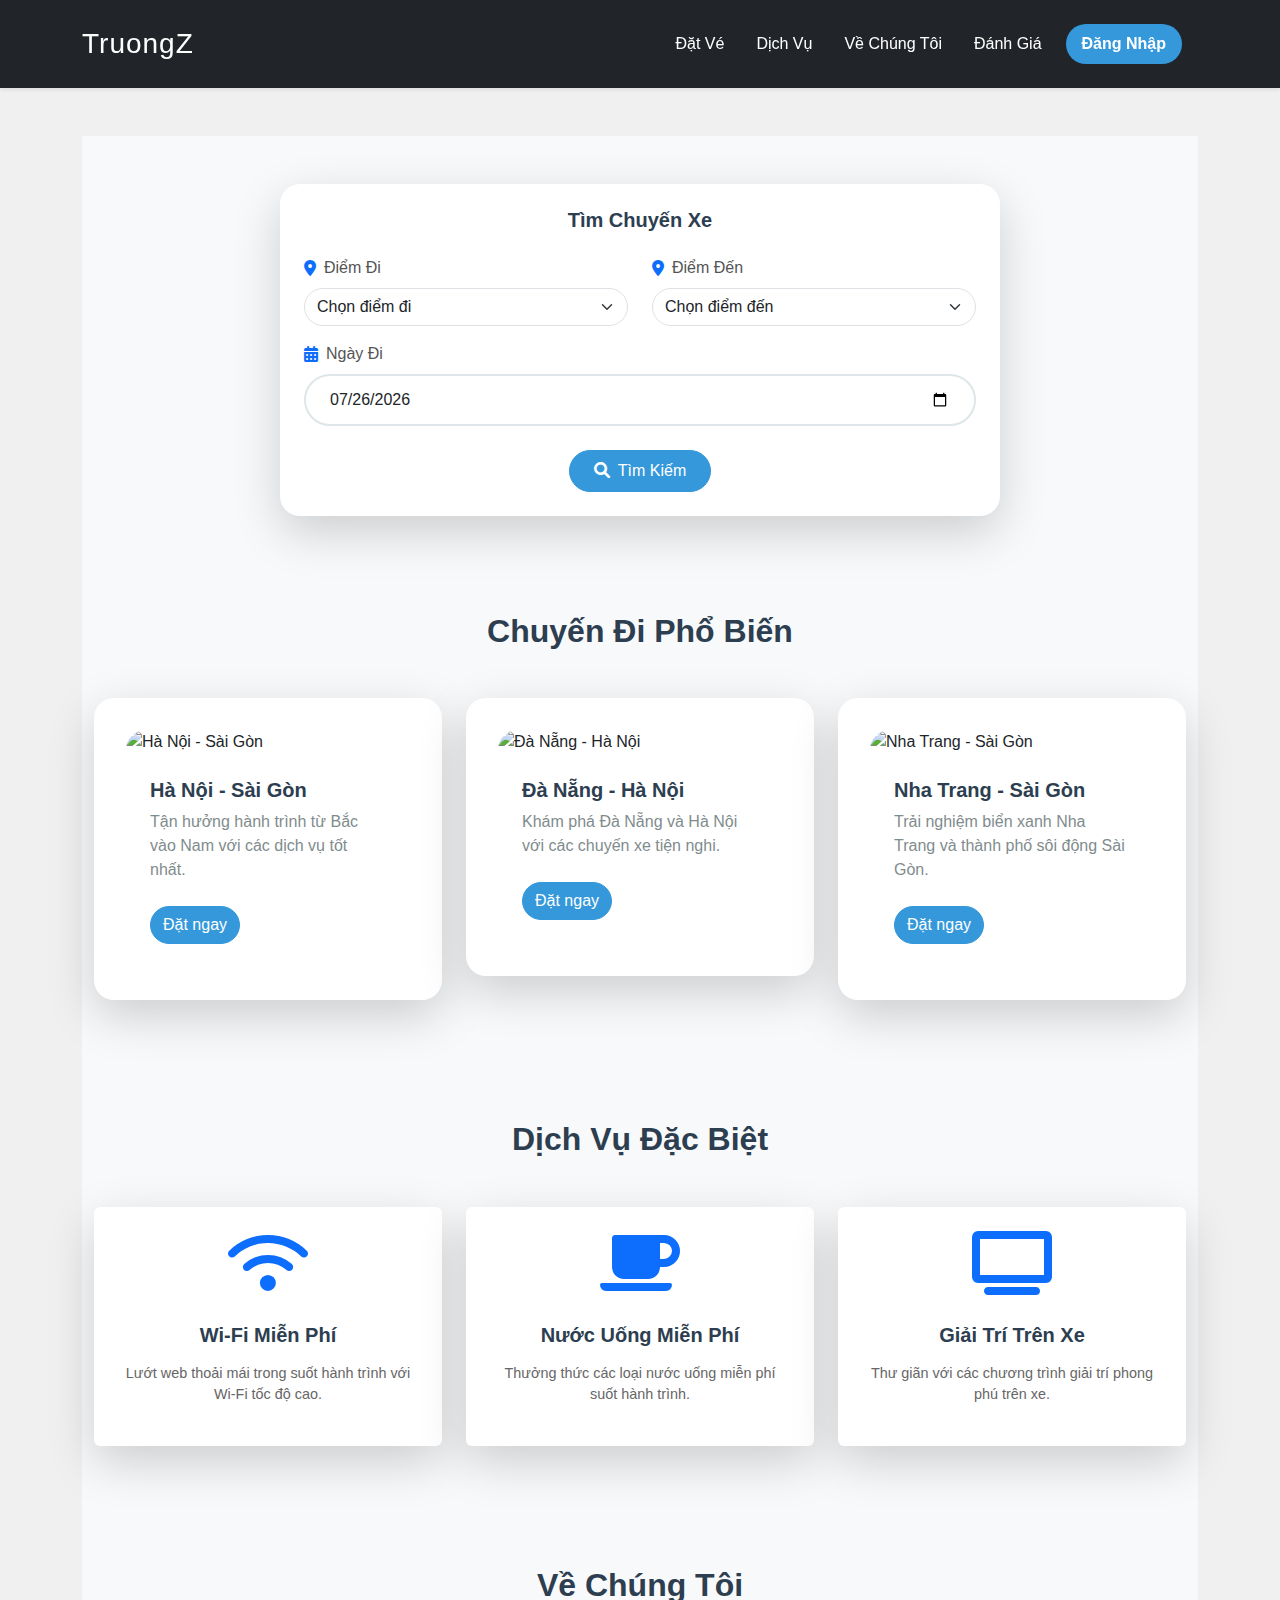
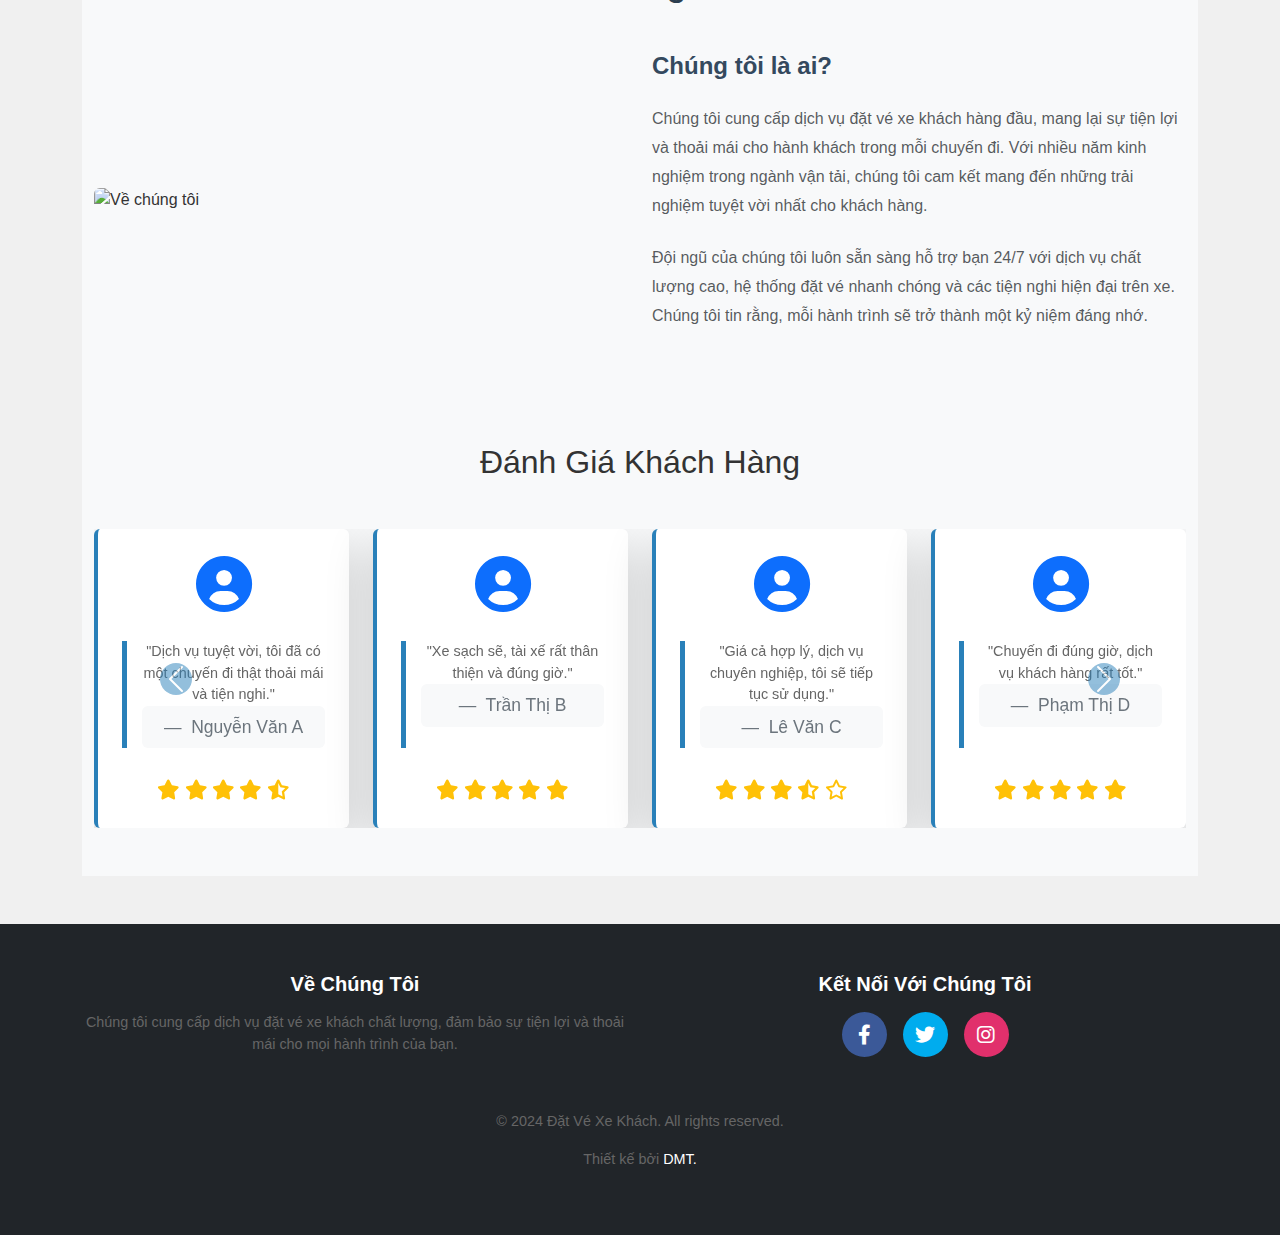
==== FE/index.html @ f9c71dd6 "update" ====
<!DOCTYPE html>
<html lang="vi">
  <head>
    <meta charset="UTF-8" />
    <meta name="viewport" content="width=device-width, initial-scale=1.0" />
    <title>Đặt Vé Xe Khách</title>
    <link
      href="https://cdn.jsdelivr.net/npm/bootstrap@5.3.0/dist/css/bootstrap.min.css"
      rel="stylesheet"
    />
    <link
      href="https://cdnjs.cloudflare.com/ajax/libs/font-awesome/6.0.0-beta3/css/all.min.css"
      rel="stylesheet"
    />
    <link rel="stylesheet" href="./index.css" />
  </head>
  <body>
    <!-- Header -->
    <header class="bg-dark text-white py-3 shadow-sm">
      <div class="container d-flex justify-content-between align-items-center">
        <h1 class="h3 mb-0">TruongZ</h1>
        <nav class="navbar navbar-expand-lg">
          <button
            class="navbar-toggler text-white"
            type="button"
            data-bs-toggle="collapse"
            data-bs-target="#navbarNav"
            aria-controls="navbarNav"
            aria-expanded="false"
            aria-label="Toggle navigation"
          >
            <span class="navbar-toggler-icon"></span>
          </button>
          <div class="collapse navbar-collapse" id="navbarNav">
            <ul class="navbar-nav ms-auto">
              <li class="nav-item">
                <a class="nav-link" href="#search-trip">Đặt Vé</a>
                <!-- Liên kết đến section "Tìm Chuyến Xe" -->
              </li>
              <li class="nav-item">
                <a class="nav-link" href="#special-services">Dịch Vụ</a>
                <!-- Liên kết đến section "Dịch Vụ Đặc Biệt" -->
              </li>
              <li class="nav-item">
                <a class="nav-link" href="#about-us">Về Chúng Tôi</a>
                <!-- Liên kết đến section "Về Chúng Tôi" -->
              </li>
              <li class="nav-item">
                <a class="nav-link" href="#customer-reviews">Đánh Giá</a>
                <!-- Liên kết đến section "Đánh Giá Khách Hàng" -->
              </li>
              <li class="nav-item">
                <a
                  class="nav-link btn btn-primary text-white login-btn"
                  href="#"
                  data-bs-toggle="modal"
                  data-bs-target="#loginRegisterModal"
                  >Đăng Nhập</a
                >
                <ul class="dropdown-menu" aria-labelledby="userDropdown">
                  <li><a class="dropdown-item" href="/logout">Đăng Xuất</a></li>
                </ul>

                <!-- Nút Đăng Nhập mở modal -->
              </li>
            </ul>
          </div>
        </nav>
      </div>
    </header>

    <!-- Main Content -->
    <main class="container my-5">
      <!-- Section: Tìm Chuyến Xe -->
      <section id="search-trip" class="search-trip-section py-5">
        <div class="container">
          <div class="row justify-content-center">
            <div class="col-md-8">
              <div class="card border-0 shadow-lg p-4">
                <h4 class="card-title text-center mb-4">Tìm Chuyến Xe</h4>
                <form id="searchForm">
                  <div class="row mb-3">
                    <div class="col-md-6 mb-3 mb-md-0">
                      <label for="from" class="form-label">
                        <i class="fas fa-map-marker-alt me-2 text-primary"></i
                        >Điểm Đi
                      </label>
                      <select
                        class="form-select rounded-pill"
                        id="from"
                        required
                      >
                        <option value="" disabled selected>Chọn điểm đi</option>
                        <option value="Hà Nội">Hà Nội</option>
                        <option value="Sài Gòn">Sài Gòn</option>
                        <option value="Đà Nẵng">Đà Nẵng</option>
                        <!-- Thêm các tỉnh thành khác -->
                      </select>
                    </div>
                    <div class="col-md-6">
                      <label for="to" class="form-label">
                        <i class="fas fa-map-marker-alt me-2 text-primary"></i
                        >Điểm Đến
                      </label>
                      <select class="form-select rounded-pill" id="to" required>
                        <option value="" disabled selected>
                          Chọn điểm đến
                        </option>
                        <option value="Hà Nội">Hà Nội</option>
                        <option value="Sài Gòn">Sài Gòn</option>
                        <option value="Đà Nẵng">Đà Nẵng</option>
                        <!-- Thêm các tỉnh thành khác -->
                      </select>
                    </div>
                  </div>
                  <div class="row mb-4">
                    <div class="col-md-12">
                      <label for="date" class="form-label">
                        <i class="fas fa-calendar-alt me-2 text-primary"></i
                        >Ngày Đi
                      </label>
                      <input
                        type="date"
                        class="form-control rounded-pill"
                        id="date"
                        required
                      />
                    </div>
                  </div>
                  <div class="text-center">
                    <button
                      type="submit"
                      class="btn btn-primary rounded-pill px-4 py-2"
                    >
                      <i class="fas fa-search me-2"></i>Tìm Kiếm
                    </button>
                  </div>
                </form>
              </div>

              <!-- Kết quả tìm kiếm -->
              <div id="searchResults" class="mt-5" style="display: none">
                <h5 class="text-center mb-4">Kết Quả Tìm Kiếm</h5>
                <div class="list-group" id="tripList">
                  <!-- Các kết quả tìm kiếm sẽ được thêm vào đây -->
                </div>
              </div>

              <!-- Sơ đồ ghế và Hóa đơn -->
              <div class="row mt-5" id="seatMapRow" style="display: none">
                <div class="col-md-8">
                  <h5 class="text-center mb-4">Sơ Đồ Ghế</h5>
                  <div class="text-center">
                    <!-- Sơ đồ ghế mẫu -->
                    <div class="seat-container">
                      <!-- Ghế sẽ được thêm vào đây -->
                    </div>
                  </div>
                </div>
                <div class="col-md-4">
                  <h5 class="text-center mb-4">Hóa Đơn</h5>
                  <div class="invoice bg-light p-3 rounded">
                    <ul id="invoiceList" class="list-unstyled mb-3">
                      <!-- Thông tin ghế sẽ được thêm vào đây -->
                    </ul>
                    <div class="text-center">
                      <button class="btn btn-success rounded-pill px-4 py-2">
                        Thanh Toán
                      </button>
                    </div>
                  </div>
                </div>
              </div>
            </div>
          </div>
        </div>
      </section>

      <!-- Section: Chuyến Đi Phổ Biến -->
      <section class="popular-trips-section py-5">
        <div class="container">
          <h2 class="text-center mb-5">Chuyến Đi Phổ Biến</h2>
          <div class="row">
            <div class="col-md-4 mb-4">
              <div class="card trip-card border-0 shadow-lg">
                <img
                  src="https://via.placeholder.com/350x200"
                  class="card-img-top"
                  alt="Hà Nội - Sài Gòn"
                />
                <div class="card-body">
                  <h5 class="card-title">Hà Nội - Sài Gòn</h5>
                  <p class="card-text">
                    Tận hưởng hành trình từ Bắc vào Nam với các dịch vụ tốt
                    nhất.
                  </p>
                  <a href="#" class="btn btn-primary rounded-pill">Đặt ngay</a>
                </div>
              </div>
            </div>
            <div class="col-md-4 mb-4">
              <div class="card trip-card border-0 shadow-lg">
                <img
                  src="https://via.placeholder.com/350x200"
                  class="card-img-top"
                  alt="Đà Nẵng - Hà Nội"
                />
                <div class="card-body">
                  <h5 class="card-title">Đà Nẵng - Hà Nội</h5>
                  <p class="card-text">
                    Khám phá Đà Nẵng và Hà Nội với các chuyến xe tiện nghi.
                  </p>
                  <a href="#" class="btn btn-primary rounded-pill">Đặt ngay</a>
                </div>
              </div>
            </div>
            <div class="col-md-4 mb-4">
              <div class="card trip-card border-0 shadow-lg">
                <img
                  src="https://via.placeholder.com/350x200"
                  class="card-img-top"
                  alt="Nha Trang - Sài Gòn"
                />
                <div class="card-body">
                  <h5 class="card-title">Nha Trang - Sài Gòn</h5>
                  <p class="card-text">
                    Trải nghiệm biển xanh Nha Trang và thành phố sôi động Sài
                    Gòn.
                  </p>
                  <a href="#" class="btn btn-primary rounded-pill">Đặt ngay</a>
                </div>
              </div>
            </div>
          </div>
        </div>
      </section>

      <!-- Section: Dịch Vụ Đặc Biệt -->
      <section id="special-services" class="special-services-section py-5">
        <div class="container">
          <h2 class="text-center mb-5">Dịch Vụ Đặc Biệt</h2>
          <div class="row text-center">
            <div class="col-md-4 mb-4">
              <div class="service-card p-4 shadow-lg rounded bg-white">
                <div class="service-icon mb-3">
                  <i class="fas fa-wifi display-3 text-primary"></i>
                </div>
                <h5 class="service-title mb-3">Wi-Fi Miễn Phí</h5>
                <p class="service-description">
                  Lướt web thoải mái trong suốt hành trình với Wi-Fi tốc độ cao.
                </p>
              </div>
            </div>
            <div class="col-md-4 mb-4">
              <div class="service-card p-4 shadow-lg rounded bg-white">
                <div class="service-icon mb-3">
                  <i class="fas fa-coffee display-3 text-primary"></i>
                </div>
                <h5 class="service-title mb-3">Nước Uống Miễn Phí</h5>
                <p class="service-description">
                  Thưởng thức các loại nước uống miễn phí suốt hành trình.
                </p>
              </div>
            </div>
            <div class="col-md-4 mb-4">
              <div class="service-card p-4 shadow-lg rounded bg-white">
                <div class="service-icon mb-3">
                  <i class="fas fa-tv display-3 text-primary"></i>
                </div>
                <h5 class="service-title mb-3">Giải Trí Trên Xe</h5>
                <p class="service-description">
                  Thư giãn với các chương trình giải trí phong phú trên xe.
                </p>
              </div>
            </div>
          </div>
        </div>
      </section>

      <!-- Section: Về Chúng Tôi -->
      <section id="about-us" class="about-us-section py-5">
        <div class="container">
          <h2 class="text-center mb-5">Về Chúng Tôi</h2>
          <div class="row align-items-center">
            <div class="col-md-6 mb-4 mb-md-0">
              <img
                src="https://via.placeholder.com/500x300"
                class="img-fluid rounded"
                alt="Về chúng tôi"
              />
            </div>
            <div class="col-md-6">
              <h3 class="mb-4">Chúng tôi là ai?</h3>
              <p class="text-muted mb-4">
                Chúng tôi cung cấp dịch vụ đặt vé xe khách hàng đầu, mang lại sự
                tiện lợi và thoải mái cho hành khách trong mỗi chuyến đi. Với
                nhiều năm kinh nghiệm trong ngành vận tải, chúng tôi cam kết
                mang đến những trải nghiệm tuyệt vời nhất cho khách hàng.
              </p>
              <p class="text-muted">
                Đội ngũ của chúng tôi luôn sẵn sàng hỗ trợ bạn 24/7 với dịch vụ
                chất lượng cao, hệ thống đặt vé nhanh chóng và các tiện nghi
                hiện đại trên xe. Chúng tôi tin rằng, mỗi hành trình sẽ trở
                thành một kỷ niệm đáng nhớ.
              </p>
            </div>
          </div>
        </div>
      </section>

      <!-- Section: Đánh Giá Khách Hàng -->
      <section id="customer-reviews" class="customer-reviews-section py-5">
        <div class="container">
          <h2 class="section-title text-center mb-5">Đánh Giá Khách Hàng</h2>
          <div
            id="customerReviewsCarousel"
            class="carousel slide"
            data-bs-ride="carousel"
          >
            <div class="carousel-inner">
              <div class="carousel-item active">
                <div class="row">
                  <div class="col-md-3">
                    <div
                      class="review-card p-4 shadow-lg rounded bg-white h-100"
                    >
                      <div class="review-icon text-center mb-3">
                        <i
                          class="fas fa-user-circle display-4 text-primary"
                        ></i>
                      </div>
                      <blockquote class="blockquote text-center">
                        <p class="mb-3">
                          "Dịch vụ tuyệt vời, tôi đã có một chuyến đi thật thoải
                          mái và tiện nghi."
                        </p>
                        <footer class="blockquote-footer bg-light p-2 rounded">
                          Nguyễn Văn A
                        </footer>
                      </blockquote>
                      <div class="review-stars text-center mt-3">
                        <i class="fas fa-star text-warning"></i>
                        <i class="fas fa-star text-warning"></i>
                        <i class="fas fa-star text-warning"></i>
                        <i class="fas fa-star text-warning"></i>
                        <i class="fas fa-star-half-alt text-warning"></i>
                      </div>
                    </div>
                  </div>
                  <div class="col-md-3">
                    <div
                      class="review-card p-4 shadow-lg rounded bg-white h-100"
                    >
                      <div class="review-icon text-center mb-3">
                        <i
                          class="fas fa-user-circle display-4 text-primary"
                        ></i>
                      </div>
                      <blockquote class="blockquote text-center">
                        <p class="mb-3">
                          "Xe sạch sẽ, tài xế rất thân thiện và đúng giờ."
                        </p>
                        <footer class="blockquote-footer bg-light p-2 rounded">
                          Trần Thị B
                        </footer>
                      </blockquote>
                      <div class="review-stars text-center mt-3">
                        <i class="fas fa-star text-warning"></i>
                        <i class="fas fa-star text-warning"></i>
                        <i class="fas fa-star text-warning"></i>
                        <i class="fas fa-star text-warning"></i>
                        <i class="fas fa-star text-warning"></i>
                      </div>
                    </div>
                  </div>
                  <div class="col-md-3">
                    <div
                      class="review-card p-4 shadow-lg rounded bg-white h-100"
                    >
                      <div class="review-icon text-center mb-3">
                        <i
                          class="fas fa-user-circle display-4 text-primary"
                        ></i>
                      </div>
                      <blockquote class="blockquote text-center">
                        <p class="mb-3">
                          "Giá cả hợp lý, dịch vụ chuyên nghiệp, tôi sẽ tiếp tục
                          sử dụng."
                        </p>
                        <footer class="blockquote-footer bg-light p-2 rounded">
                          Lê Văn C
                        </footer>
                      </blockquote>
                      <div class="review-stars text-center mt-3">
                        <i class="fas fa-star text-warning"></i>
                        <i class="fas fa-star text-warning"></i>
                        <i class="fas fa-star text-warning"></i>
                        <i class="fas fa-star-half-alt text-warning"></i>
                        <i class="far fa-star text-warning"></i>
                      </div>
                    </div>
                  </div>
                  <div class="col-md-3">
                    <div
                      class="review-card p-4 shadow-lg rounded bg-white h-100"
                    >
                      <div class="review-icon text-center mb-3">
                        <i
                          class="fas fa-user-circle display-4 text-primary"
                        ></i>
                      </div>
                      <blockquote class="blockquote text-center">
                        <p class="mb-3">
                          "Chuyến đi đúng giờ, dịch vụ khách hàng rất tốt."
                        </p>
                        <footer class="blockquote-footer bg-light p-2 rounded">
                          Phạm Thị D
                        </footer>
                      </blockquote>
                      <div class="review-stars text-center mt-3">
                        <i class="fas fa-star text-warning"></i>
                        <i class="fas fa-star text-warning"></i>
                        <i class="fas fa-star text-warning"></i>
                        <i class="fas fa-star text-warning"></i>
                        <i class="fas fa-star text-warning"></i>
                      </div>
                    </div>
                  </div>
                </div>
              </div>
              <!-- Add more carousel-item divs for more reviews -->
            </div>
            <!-- Controls -->
            <button
              class="carousel-control-prev"
              type="button"
              data-bs-target="#customerReviewsCarousel"
              data-bs-slide="prev"
            >
              <span
                class="carousel-control-prev-icon"
                aria-hidden="true"
              ></span>
              <span class="visually-hidden">Previous</span>
            </button>
            <button
              class="carousel-control-next"
              type="button"
              data-bs-target="#customerReviewsCarousel"
              data-bs-slide="next"
            >
              <span
                class="carousel-control-next-icon"
                aria-hidden="true"
              ></span>
              <span class="visually-hidden">Next</span>
            </button>
          </div>
        </div>
      </section>
    </main>

    <!-- Footer -->
    <footer class="bg-dark text-white text-center py-5">
      <div class="container">
        <div class="row">
          <div class="col-md-6 mb-3">
            <h5>Về Chúng Tôi</h5>
            <p>
              Chúng tôi cung cấp dịch vụ đặt vé xe khách chất lượng, đảm bảo sự
              tiện lợi và thoải mái cho mọi hành trình của bạn.
            </p>
          </div>
          <div class="col-md-6 mb-3">
            <h5>Kết Nối Với Chúng Tôi</h5>
            <div class="social-icons mt-3 d-flex justify-content-center">
              <a
                href="https://www.facebook.com"
                target="_blank"
                class="social-icon me-3"
              >
                <i class="fab fa-facebook-f fa-lg"></i>
              </a>
              <a
                href="https://www.twitter.com"
                target="_blank"
                class="social-icon me-3"
              >
                <i class="fab fa-twitter fa-lg"></i>
              </a>
              <a
                href="https://www.instagram.com"
                target="_blank"
                class="social-icon"
              >
                <i class="fab fa-instagram fa-lg"></i>
              </a>
            </div>
          </div>
        </div>
        <div class="mt-4">
          <p>© 2024 Đặt Vé Xe Khách. All rights reserved.</p>
          <p>Thiết kế bởi <a href="#" class="text-white">DMT.</a></p>
        </div>
      </div>
    </footer>

    <!-- Modal Đăng Nhập/Đăng Ký -->
    <div
      class="modal fade"
      id="loginRegisterModal"
      tabindex="-1"
      aria-labelledby="loginRegisterModalLabel"
      aria-hidden="true"
    >
      <div class="modal-dialog modal-dialog-centered">
        <div class="modal-content">
          <div class="modal-header border-0">
            <h5
              class="modal-title w-100 text-center"
              id="loginRegisterModalLabel"
            >
              Đăng Nhập
            </h5>
            <button
              type="button"
              class="btn-close"
              data-bs-dismiss="modal"
              aria-label="Close"
            ></button>
          </div>
          <div class="modal-body">
            <!-- Form Đăng Nhập -->
            <form id="loginForm">
              <div class="mb-3">
                <label for="loginUsername" class="form-label"
                  ><i class="fas fa-user me-2"></i>Tên đăng nhập</label
                >
                <input
                  type="text"
                  class="form-control form-control-lg rounded-pill"
                  id="loginUsername"
                  placeholder="Nhập tên đăng nhập"
                  required
                />
              </div>
              <div class="mb-3">
                <label for="loginPassword" class="form-label"
                  ><i class="fas fa-lock me-2"></i>Mật khẩu</label
                >
                <input
                  type="password"
                  class="form-control form-control-lg rounded-pill"
                  id="loginPassword"
                  placeholder="Nhập mật khẩu"
                  required
                />
              </div>
              <button
                type="submit"
                class="btn btn-primary btn-lg w-100 rounded-pill"
              >
                <i class="fas fa-sign-in-alt me-2"></i>Đăng Nhập
              </button>
            </form>

            <!-- Link chuyển sang Đăng Ký -->
            <div class="text-center mt-3">
              <p>
                Chưa có tài khoản?
                <a href="#" id="showRegisterForm" class="link-primary"
                  >Đăng Ký</a
                >
              </p>
            </div>

            <!-- Form Đăng Ký (Ẩn ban đầu) -->
            <form id="registerForm" style="display: none">
              <div class="mb-3">
                <label for="registerUsername" class="form-label"
                  ><i class="fas fa-user me-2"></i>Tên đăng nhập</label
                >
                <input
                  type="text"
                  class="form-control form-control-lg rounded-pill"
                  id="registerUsername"
                  placeholder="Nhập tên đăng nhập"
                  required
                />
              </div>
              <div class="mb-3">
                <label for="registerEmail" class="form-label"
                  ><i class="fas fa-envelope me-2"></i>Gmail</label
                >
                <input
                  type="email"
                  class="form-control form-control-lg rounded-pill"
                  id="registerEmail"
                  placeholder="Nhập email"
                  required
                />
              </div>
              <div class="mb-3">
                <label for="registerPhone" class="form-label"
                  ><i class="fas fa-phone me-2"></i>Số điện thoại</label
                >
                <input
                  type="tel"
                  class="form-control form-control-lg rounded-pill"
                  id="registerPhone"
                  placeholder="Nhập số điện thoại"
                  required
                />
              </div>
              <div class="mb-3">
                <label for="registerPassword" class="form-label"
                  ><i class="fas fa-lock me-2"></i>Mật khẩu</label
                >
                <input
                  type="password"
                  class="form-control form-control-lg rounded-pill"
                  id="registerPassword"
                  placeholder="Nhập mật khẩu"
                  required
                />
              </div>
              <button
                type="submit"
                class="btn btn-primary btn-lg w-100 rounded-pill"
              >
                <i class="fas fa-user-plus me-2"></i>Đăng Ký
              </button>
            </form>

            <!-- Link chuyển sang Đăng Nhập -->
            <div class="text-center mt-3">
              <p>
                Đã có tài khoản?
                <a href="#" id="showLoginForm" class="link-primary"
                  >Đăng Nhập</a
                >
              </p>
            </div>
          </div>
        </div>
      </div>
    </div>

    <script src="https://cdn.jsdelivr.net/npm/bootstrap@5.3.0/dist/js/bootstrap.bundle.min.js"></script>
    <script src="./index.js"></script>
    <script src="./login.js"></script>
  </body>
</html>
---- FE/index.css ----
body {
    padding: 0;
    margin: 0;
    box-sizing: border-box;
    font-family: 'Roboto', sans-serif;
    background-color: #f0f0f0;
    color: #333;
}

/* Header Navigation styles */
header {
    position: sticky;
    top: 0;
    z-index: 1000;
    width: 100%;
    background-color: #2c3e50;
    color: white;
    padding: 1rem 0;
    box-shadow: 0 2px 4px rgba(0, 0, 0, 0.1);
}

header h1 {
    font-size: 1.5rem;
    margin: 0;
    font-weight: bold;
    letter-spacing: 1px;
}

.navbar {
    flex-grow: 1;
    justify-content: flex-end;
}

.navbar-nav .nav-item .nav-link {
    color: white;
    margin-right: 1rem;
    position: relative;
    padding-bottom: 5px;
    transition: color 0.3s ease, border-bottom 0.3s ease;
}

.navbar-nav .nav-item .nav-link:hover {
    color: #3498db;
    border-bottom: 2px solid #3498db; /* Hiệu ứng gạch chân */
}

.navbar-nav .nav-item .nav-link.active {
    color: #3498db;
    border-bottom: 2px solid #3498db;
}

.navbar-nav .nav-item .login-btn {
    padding: 0.5rem 1rem;
    border-radius: 20px;
    background-color: #3498db;
    transition: background-color 0.3s ease, transform 0.3s ease;
    font-weight: 600;
    border: none;
}

.navbar-nav .nav-item .login-btn:hover {
    background-color: #2980b9;
    transform: translateY(-2px);
}

/* Responsive adjustments */
@media (max-width: 768px) {
    .navbar-nav .nav-item {
        margin-bottom: 10px;
    }

    .navbar-nav .nav-link {
        color: #2c3e50; /* Màu chữ đậm để nổi bật trên nền trắng */
        text-align: center;
    }

    .navbar-nav .nav-item .login-btn {
        width: 100%;
        margin-top: 10px;
    }

    .navbar-collapse {
        text-align: center;
    }
}


/* Section: Tìm Chuyến Xe */
.search-trip-section {
    background-color: #f8f9fa;
}

.card {
    background-color: #ffffff;
    border-radius: 20px;
    padding: 2rem;
}

.card-title {
    font-size: 1.75rem;
    font-weight: bold;
    color: #2c3e50;
}

.form-label {
    font-weight: 500;
    color: #34495e;
    display: flex;
    align-items: center;
}

.form-control {
    border: 2px solid #dfe6e9;
    padding: 0.75rem 1.5rem;
    transition: border-color 0.3s ease;
}

.form-control:focus {
    border-color: #3498db;
    box-shadow: none;
}

.rounded-pill {
    border-radius: 50px;
}

.btn-primary {
    background-color: #3498db;
    border-color: #3498db;
    transition: background-color 0.3s ease, transform 0.3s ease;
}

.btn-primary:hover {
    background-color: #2980b9;
    transform: translateY(-2px);
}

.text-center {
    text-align: center;
}

/* Kết quả tìm kiếm */
#searchResults {
    display: none; /* Ban đầu ẩn kết quả tìm kiếm */
}

.list-group-item {
    background-color: #ffffff;
    border: 1px solid #dfe6e9;
    border-radius: 10px;
    margin-bottom: 10px;
    padding: 1rem;
    transition: transform 0.3s ease, box-shadow 0.3s ease;
}

.list-group-item:hover {
    transform: translateY(-5px);
    box-shadow: 0 10px 20px rgba(0, 0, 0, 0.1);
}

/* CSS cho sơ đồ ghế */
.seat-container {
    display: inline-block;
    background-color: #f8f8f8;
    padding: 20px;
    border-radius: 10px;
    box-shadow: 0 5px 15px rgba(0, 0, 0, 0.1);
}

.seat {
    width: 50px;
    height: 50px;
    background-color: #e0e0e0;
    text-align: center;
    line-height: 50px;
    margin: 5px;
    transition: background-color 0.3s ease, transform 0.3s ease;
    border: 2px solid #cccccc;
}

.seat:hover {
    transform: scale(1.1);
}

.seat.selected {
    background-color: #3498db;
    color: white;
    border-color: #2980b9;
}

/* CSS cho hóa đơn */
.invoice {
    background-color: #f4f4f4;
    padding: 15px;
    border-radius: 10px;
    box-shadow: 0 5px 15px rgba(0, 0, 0, 0.1);
}

.invoice ul {
    padding: 0;
}

.invoice ul li {
    list-style: none;
    padding: 10px;
    border-bottom: 1px solid #ddd;
}

.invoice ul li:last-child {
    border-bottom: none;
}

.invoice .btn-success {
    background-color: #28a745;
    border-color: #28a745;
    transition: background-color 0.3s ease, transform 0.3s ease;
}

.invoice .btn-success:hover {
    background-color: #218838;
    transform: translateY(-2px);
}




/* Responsive Design */
@media (max-width: 768px) {
    .card-title {
        font-size: 1.5rem;
    }

    .form-control {
        padding: 0.5rem 1rem;
    }
}

/* Section: Chuyến Đi Phổ Biến */
.popular-trips-section {
    background-color: #f8f9fa;
}

.popular-trips-section h2 {
    font-size: 2rem;
    font-weight: bold;
    color: #2c3e50;
    margin-bottom: 2rem;
}

.trip-card {
    border-radius: 20px;
    overflow: hidden;
    transition: transform 0.3s ease, box-shadow 0.3s ease;
}

.trip-card:hover {
    transform: translateY(-5px);
    box-shadow: 0 10px 20px rgba(0, 0, 0, 0.1);
}

.trip-card img {
    border-top-left-radius: 20px;
    border-top-right-radius: 20px;
    object-fit: cover;
}

.card-body {
    padding: 1.5rem;
    background-color: #ffffff;
}

.card-title {
    font-size: 1.25rem;
    font-weight: bold;
    color: #2c3e50;
}

.card-text {
    color: #7f8c8d;
    margin-bottom: 1.5rem;
}

.btn-primary {
    background-color: #3498db;
    border-color: #3498db;
    transition: background-color 0.3s ease, transform 0.3s ease;
}

.btn-primary:hover {
    background-color: #2980b9;
    transform: translateY(-2px);
}

.rounded-pill {
    border-radius: 50px;
}

/* Responsive Design */
@media (max-width: 768px) {
    .popular-trips-section h2 {
        font-size: 1.75rem;
    }

    .card-title {
        font-size: 1.1rem;
    }

    .card-text {
        font-size: 0.9rem;
    }
}


/* Section: Dịch Vụ Đặc Biệt */
.special-services-section {
    background-color: #f8f9fa;
}

.special-services-section h2 {
    font-size: 2rem;
    font-weight: bold;
    color: #2c3e50;
    margin-bottom: 2rem;
}

.service-card {
    transition: transform 0.3s ease, box-shadow 0.3s ease;
}

.service-card:hover {
    transform: translateY(-10px);
    box-shadow: 0 15px 25px rgba(0, 0, 0, 0.2);
}

.service-icon {
    font-size: 3rem;
    color: #3498db;
    transition: color 0.3s ease;
}

.service-title {
    font-size: 1.25rem;
    color: #2c3e50;
    font-weight: 600;
    margin-top: 1rem;
}

.service-description {
    font-size: 1rem;
    color: #7f8c8d;
}


/* Section: Đánh Giá Khách Hàng */
.customer-reviews-section {
    background-color: #f8f9fa;
}

.review-card {
    transition: transform 0.3s ease, box-shadow 0.3s ease;
    border-left: 4px solid #2980b9;
    width: 100%;
    max-width: 100%;
    height: 100%; /* Đảm bảo thẻ chiếm toàn bộ chiều cao */
    display: flex;
    flex-direction: column;
    justify-content: space-between; /* Căn nội dung đều nhau */
}

.review-card:hover {
    transform: translateY(-10px);
    box-shadow: 0 15px 25px rgba(0, 0, 0, 0.2);
}

.review-icon {
    font-size: 3rem;
    color: #3498db;
    transition: color 0.3s ease;
}

.review-card:hover .review-icon {
    color: #2980b9;
}

blockquote {
    font-size: 1.1rem;
    color: #2c3e50;
    border-left: 5px solid #2980b9;
    padding-left: 15px;
    margin-bottom: 1rem;
    flex-grow: 1; /* Đảm bảo nội dung này chiếm khoảng giữa */
}

blockquote-footer {
    font-size: 0.9rem;
    color: #7f8c8d;
    background-color: #ecf0f1;
    padding: 10px;
    border-radius: 5px;
    margin-top: 10px;
    flex-shrink: 0;
}

.review-stars {
    flex-shrink: 0;
    margin-top: 15px;
}

.review-stars i {
    font-size: 1.25rem;
}

/* Carousel controls */
.carousel-control-prev-icon,
.carousel-control-next-icon {
    background-color: #2980b9;
    border-radius: 50%;
    padding: 10px;
}

.carousel-control-prev-icon:hover,
.carousel-control-next-icon:hover {
    background-color: #3498db;
}

/* Responsive Design */
@media (max-width: 768px) {
    .section-title {
        font-size: 1.75rem;
    }
    .review-card {
        margin-bottom: 15px;
    }
}


/* Section: Về Chúng Tôi */
.about-us-section {
    background-color: #f8f9fa;
}

.about-us-section h2 {
    font-size: 2rem;
    font-weight: bold;
    color: #2c3e50;
    margin-bottom: 2rem;
}

.about-us-section h3 {
    font-size: 1.5rem;
    font-weight: bold;
    color: #34495e;
}

.about-us-section p {
    font-size: 1rem;
    color: #7f8c8d;
    line-height: 1.8;
}

.img-fluid {
    border-radius: 20px;
}

/* Responsive Design */
@media (max-width: 768px) {
    .about-us-section h2 {
        font-size: 1.75rem;
    }

    .about-us-section h3 {
        font-size: 1.25rem;
    }
}


/* Footer styles */
footer {
    background-color: #2c3e50;
    color: white;
    padding: 2rem 0;
}

footer h5 {
    font-size: 1.25rem;
    margin-bottom: 1rem;
    font-weight: 600;
}

footer p {
    font-size: 1rem;
    line-height: 1.5;
    color: #bdc3c7;
}

footer a {
    text-decoration: none;
    transition: color 0.3s ease;
}

footer a:hover {
    color: #3498db;
}

.social-icons .social-icon {
    width: 45px;
    height: 45px;
    display: inline-flex;
    align-items: center;
    justify-content: center;
    border-radius: 50%;
    transition: background-color 0.3s ease, transform 0.3s ease;
}

.social-icons .social-icon i {
    color: white;
    transition: transform 0.3s ease;
}

.social-icon:hover {
    transform: scale(1.1);
}

.social-icon.me-3:nth-child(1) {
    background-color: #3b5998; /* Facebook màu xanh sáng */
}

.social-icon.me-3:nth-child(2) {
    background-color: #00acee; /* Twitter màu xanh sáng */
}

.social-icon:nth-child(3) {
    background-color: #e1306c; /* Instagram màu hồng sáng */
}

/* Responsive design */
@media (max-width: 768px) {
    footer .col-md-6 {
        text-align: center;
    }
    
    footer .social-icons {
        justify-content: center;
    }
}

/* Thiết kế modal chung */
.modal-content {
    border-radius: 15px;
    padding: 20px;
    background: linear-gradient(135deg, #f8f9fa 50%, #e9ecef 100%);
    box-shadow: 0 10px 25px rgba(0, 0, 0, 0.2);
}

.modal-header {
    border-bottom: none;
}

.modal-title {
    font-size: 1.75rem;
    font-weight: bold;
    color: #333;
}

.btn-close {
    outline: none;
}

.modal-body {
    padding: 2rem;
}

.form-label {
    font-size: 1rem;
    font-weight: 500;
    color: #555;
}

.form-control-lg {
    padding: 1rem;
    font-size: 1rem;
    border-radius: 50px;
    border: 1px solid #ddd;
    transition: border-color 0.3s ease;
}

.form-control-lg:focus {
    border-color: #3498db;
    box-shadow: none;
}

.btn-primary {
    background-color: #3498db;
    border-color: #3498db;
    transition: background-color 0.3s ease, transform 0.3s ease;
}

.btn-primary:hover {
    background-color: #2980b9;
    transform: translateY(-2px);
}

.link-primary {
    color: #3498db;
    text-decoration: none;
}

.link-primary:hover {
    text-decoration: underline;
}

.text-center p {
    font-size: 0.9rem;
    color: #666;
}

.modal-dialog-centered {
    display: flex;
    align-items: center;
    justify-content: center;
}

/* Icon và khoảng cách */
.form-label i {
    color: #3498db;
}

.form-control::placeholder {
    color: #aaa;
    font-style: italic;
}

.btn-lg i {
    margin-right: 8px;
}
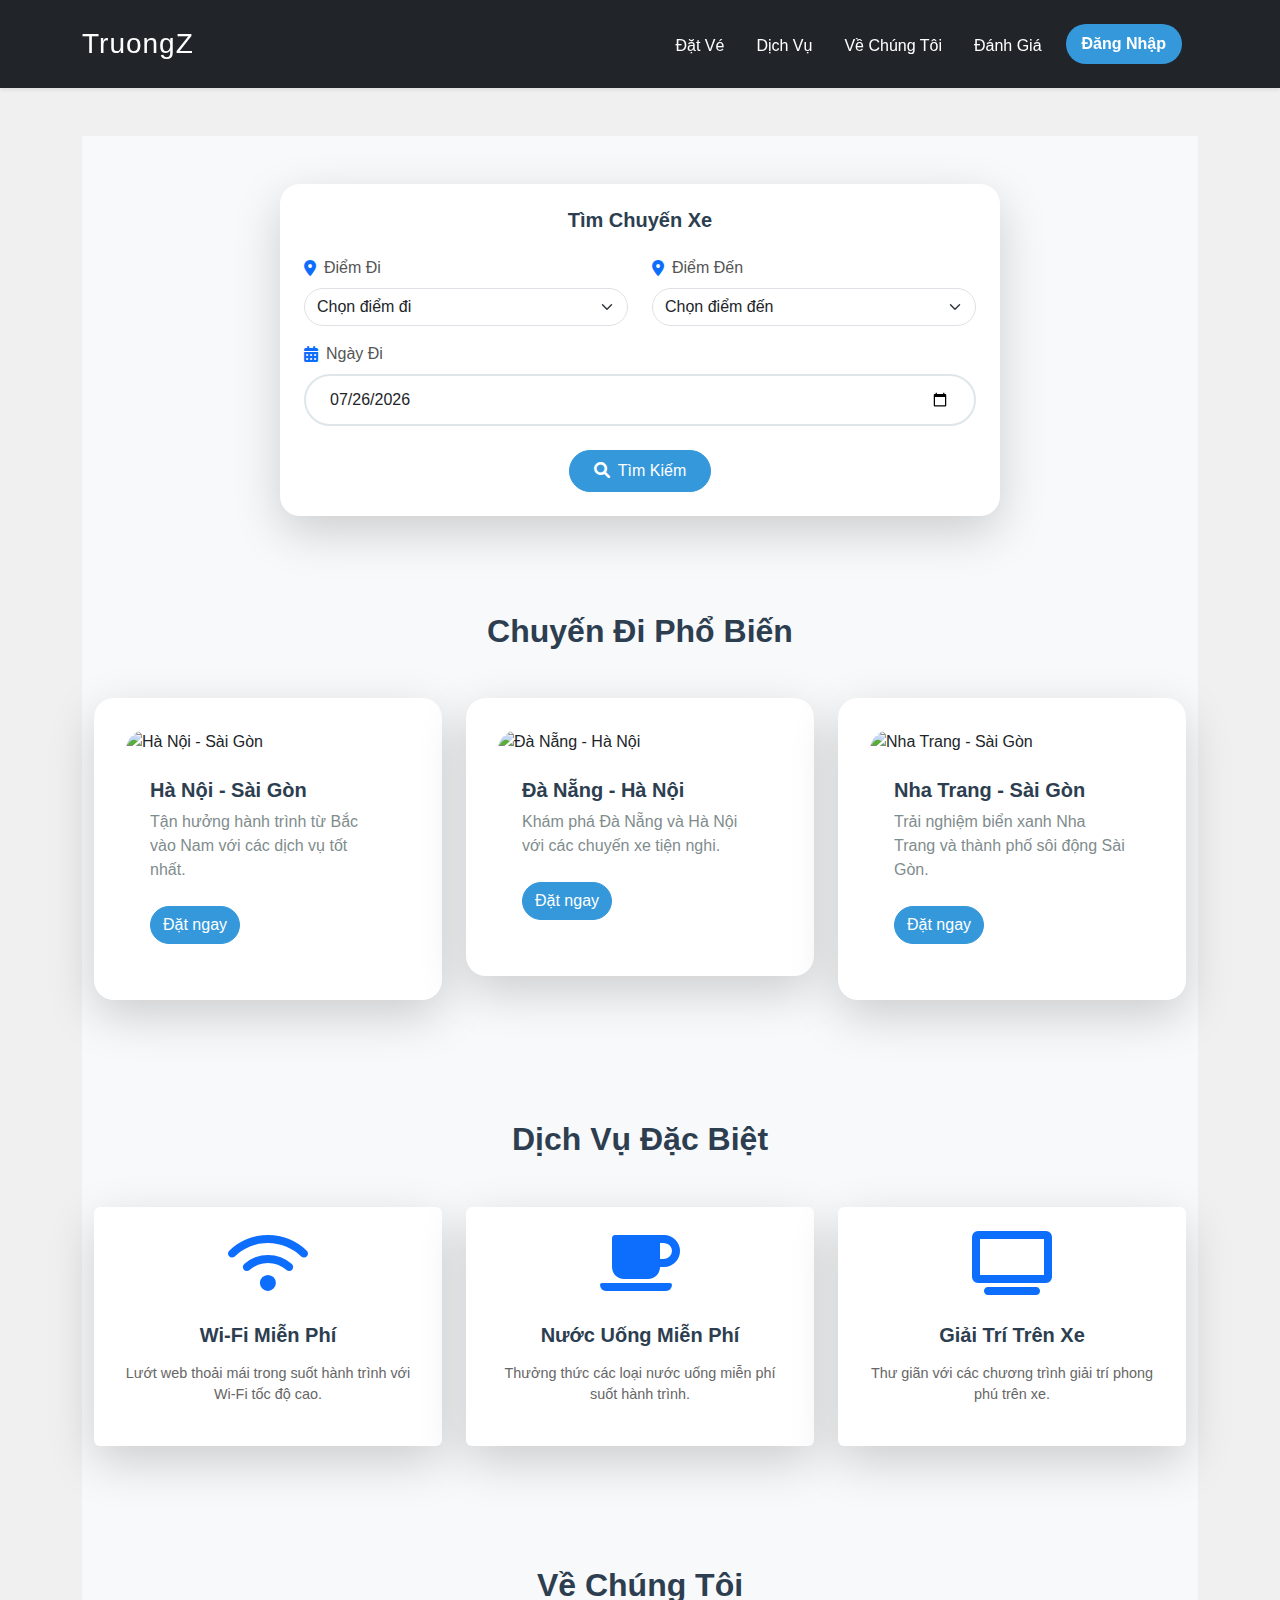
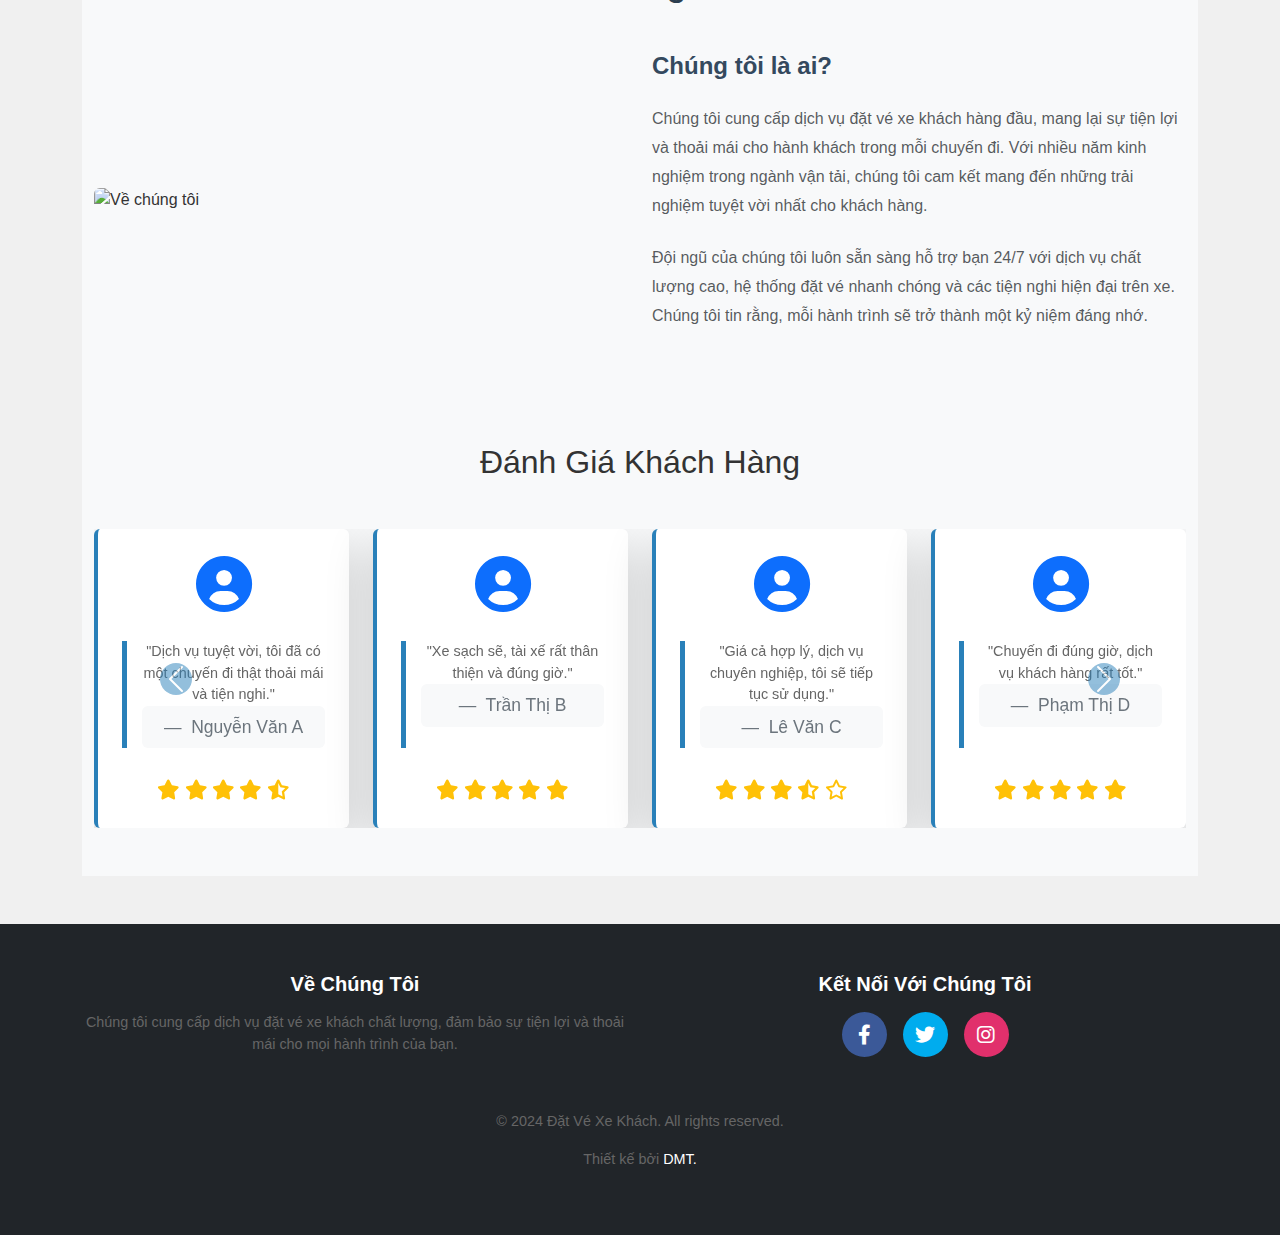
==== commit c73b3fad: "update" ====
--- a/FE/index.html
+++ b/FE/index.html
@@ -15,7 +15,7 @@
     <link rel="stylesheet" href="./index.css" />
   </head>
   <body>
-    <!-- Header -->
+    <!-- header -->
     <header class="bg-dark text-white py-3 shadow-sm">
       <div class="container d-flex justify-content-between align-items-center">
         <h1 class="h3 mb-0">TruongZ</h1>
@@ -32,22 +32,29 @@
             <span class="navbar-toggler-icon"></span>
           </button>
           <div class="collapse navbar-collapse" id="navbarNav">
-            <ul class="navbar-nav ms-auto">
+            <ul class="navbar-nav ms-auto align-items-center">
               <li class="nav-item">
-                <a class="nav-link" href="#search-trip">Đặt Vé</a>
-                <!-- Liên kết đến section "Tìm Chuyến Xe" -->
+                <a class="nav-link" href="#search-trip" onclick="shownBookTicket()">Đặt Vé</a>
               </li>
               <li class="nav-item">
                 <a class="nav-link" href="#special-services">Dịch Vụ</a>
-                <!-- Liên kết đến section "Dịch Vụ Đặc Biệt" -->
               </li>
               <li class="nav-item">
                 <a class="nav-link" href="#about-us">Về Chúng Tôi</a>
-                <!-- Liên kết đến section "Về Chúng Tôi" -->
               </li>
               <li class="nav-item">
                 <a class="nav-link" href="#customer-reviews">Đánh Giá</a>
-                <!-- Liên kết đến section "Đánh Giá Khách Hàng" -->
+              </li>
+              <li class="nav-item">
+                <a
+                  class="nav-link btn btn-secondary text-white"
+                  href="#"
+                  id="ticketButton"
+                  style="display: none;" 
+                  onclick="showMyTickets()"
+                >
+                  Vé của tôi
+                </a>
               </li>
               <li class="nav-item">
                 <a
@@ -55,13 +62,9 @@
                   href="#"
                   data-bs-toggle="modal"
                   data-bs-target="#loginRegisterModal"
-                  >Đăng Nhập</a
-                >
-                <ul class="dropdown-menu" aria-labelledby="userDropdown">
-                  <li><a class="dropdown-item" href="/logout">Đăng Xuất</a></li>
-                </ul>
-
-                <!-- Nút Đăng Nhập mở modal -->
+                >
+                  Đăng Nhập
+                </a>
               </li>
             </ul>
           </div>
@@ -87,13 +90,13 @@
                       </label>
                       <select
                         class="form-select rounded-pill"
-                        id="from"
+                        id="arrivalLocation"
                         required
                       >
                         <option value="" disabled selected>Chọn điểm đi</option>
-                        <option value="Hà Nội">Hà Nội</option>
-                        <option value="Sài Gòn">Sài Gòn</option>
-                        <option value="Đà Nẵng">Đà Nẵng</option>
+                        <option value="HaNoi">Hà Nội</option>
+                        <option value="HoChiMinh">Sài Gòn</option>
+                        <option value="DaNang">Đà Nẵng</option>
                         <!-- Thêm các tỉnh thành khác -->
                       </select>
                     </div>
@@ -102,13 +105,17 @@
                         <i class="fas fa-map-marker-alt me-2 text-primary"></i
                         >Điểm Đến
                       </label>
-                      <select class="form-select rounded-pill" id="to" required>
+                      <select
+                        class="form-select rounded-pill"
+                        id="departureLocation"
+                        required
+                      >
                         <option value="" disabled selected>
                           Chọn điểm đến
                         </option>
-                        <option value="Hà Nội">Hà Nội</option>
-                        <option value="Sài Gòn">Sài Gòn</option>
-                        <option value="Đà Nẵng">Đà Nẵng</option>
+                        <option value="HaNoi">Hà Nội</option>
+                        <option value="HoChiMinh">Sài Gòn</option>
+                        <option value="DaNang">Đà Nẵng</option>
                         <!-- Thêm các tỉnh thành khác -->
                       </select>
                     </div>
@@ -129,7 +136,8 @@
                   </div>
                   <div class="text-center">
                     <button
-                      type="submit"
+                      type="button"
+                      onclick="findTicket()"
                       class="btn btn-primary rounded-pill px-4 py-2"
                     >
                       <i class="fas fa-search me-2"></i>Tìm Kiếm
@@ -163,8 +171,12 @@
                     <ul id="invoiceList" class="list-unstyled mb-3">
                       <!-- Thông tin ghế sẽ được thêm vào đây -->
                     </ul>
-                    <div class="text-center">
-                      <button class="btn btn-success rounded-pill px-4 py-2">
+                    <div class="text-center" id="id-ticket">
+                      <button
+                        type="button"
+                        onclick="buyTicket()"
+                        class="btn btn-success rounded-pill px-4 py-2"
+                      >
                         Thanh Toán
                       </button>
                     </div>
@@ -172,6 +184,24 @@
                 </div>
               </div>
             </div>
+          </div>
+        </div>
+      </section>
+
+      <section id="my-tickets" class="my-tickets-section py-5" style="display: none;">
+        <div class="container">
+          <h2 class="text-center mb-5">Vé của tôi</h2>
+          <div class="list-group" id="ticketList">
+          </div>
+        </div>
+      </section>
+      <section id="ticket-details" class="ticket-details-section py-5" style="display: none;">
+        <div class="container">
+          <h2 class="text-center mb-5">Chi tiết vé</h2>
+          <div id="ticketDetailsContent">
+          </div>
+          <div class="text-center mt-4">
+            <button class="btn btn-primary" onclick="goBackToMyTickets()">Quay lại danh sách vé</button>
           </div>
         </div>
       </section>
@@ -557,7 +587,8 @@
                 />
               </div>
               <button
-                type="submit"
+                onclick="loginButton()"
+                type="button"
                 class="btn btn-primary btn-lg w-100 rounded-pill"
               >
                 <i class="fas fa-sign-in-alt me-2"></i>Đăng Nhập
@@ -647,7 +678,10 @@
     </div>
 
     <script src="https://cdn.jsdelivr.net/npm/bootstrap@5.3.0/dist/js/bootstrap.bundle.min.js"></script>
+    <script src="https://cdnjs.cloudflare.com/ajax/libs/popper.js/2.9.2/umd/popper.min.js"></script>
     <script src="./index.js"></script>
     <script src="./login.js"></script>
+    <script src="./tickets.js"></script>
+    <script src="./booking.js"></script>
   </body>
 </html>
